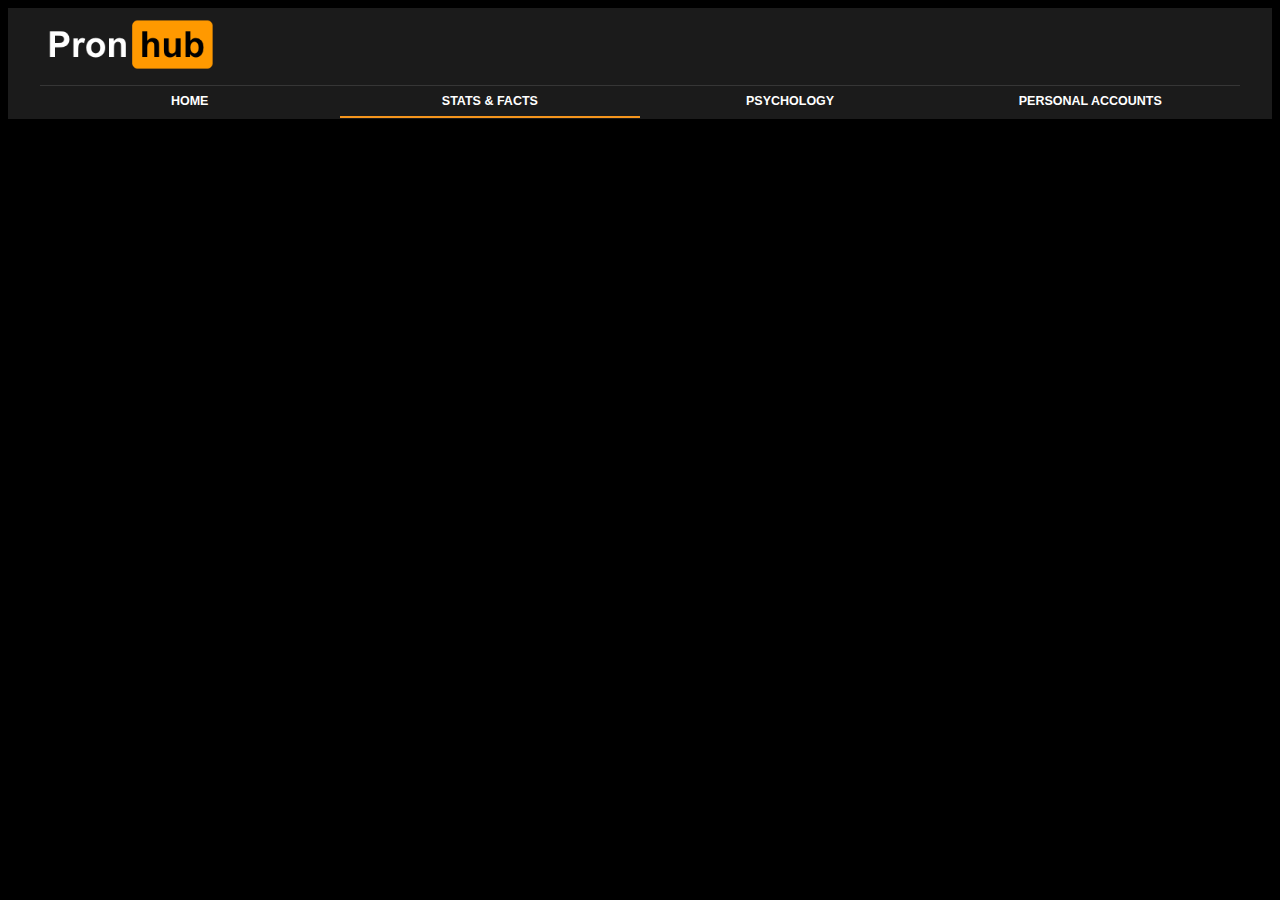
==== index2.html @ d46a3055 "Commit 2" ====
<!DOCTYPE html>
<html lang="en" dir="ltr">
<link rel="stylesheet" href="style.css">
  <head>
    <meta charset="utf-8">
    <title>Pronhub: Stats & Facts</title>
  </head>
  <body>
    <div id="navbar">
      <div class="logo">
        <a href="index.html"><img src="logo_Transparent.png"></a>
      </div>
      <div id="navnav" class="navnav">
          <a href="index.html">HOME</a>
          <a href="index2.html" class="active">STATS & FACTS</a>
          <a href="index3.html">PSYCHOLOGY</a>
          <a href="index4.html">PERSONAL ACCOUNTS</a>
      </div>
    </div>


  </body>
</html>
---- style.css ----
* {
  font-family: 'Helvetica';
  color: white;
}

body {
  background-color: black;
  color: white;
}

#navbar  {
  background-color: #1b1b1b;
  /* background-color: white; */
  display: flex;
  flex-direction: column;
  /* width: 100%; */
}

.logo img {
  width: 200px;
  margin-left: 20px;
}

.navnav {
  background-color: #1b1b1b;
  width: 95%;
  align-self: center;
  overflow: auto;
  text-align: center;
  font-size: 12.5px;
}

.main_content_title {
  margin: 40px 0 0 0;
}

.main_content_title h1 {
  font-size: 20px;
}

.ad img {
  width: 20vw;
}

.ad {
  float: right;
  margin-top: -20px;
  margin-bottom: -50px;
}

.ad p {
  margin-top: -40px;
  background-color: transparent;
  text-align: ;
}

.navnav a {
  font-weight: bold;
  text-decoration: none;
  float: left;
  width: 25%;
  display: block;
  padding: 8px 0 8px 0px;
  border-bottom: 3px solid transparent;
  border-top: 0.5px solid #363636;
}

.navnav a.active {
  border-bottom: 2px solid #f4951d;
}

.navnav a:hover {
  border-bottom: 2px solid #f4951d;
}

.main_content {
display: flex;
flex-direction: column;
}

.references {
  align-self: center;
  text-align: center;
}

.references p{
  line-height: 3px;
}


#grid {
  display: grid;
  grid-template-columns: repeat(5, 1fr);
  padding: 0 20px 20px 20px;
  margin-top: -3vh;
  grid-column-gap: 5vw;
  grid-row-gap: 3vh;
}

.griditem {
  display: flex;
  flex-direction: column;
  padding: 1vmin;
  border: 1px solid #363636;
  height: 100%;
}

.grid_item p {
  font-style: italic;
  font-size: 1.3rem;

}
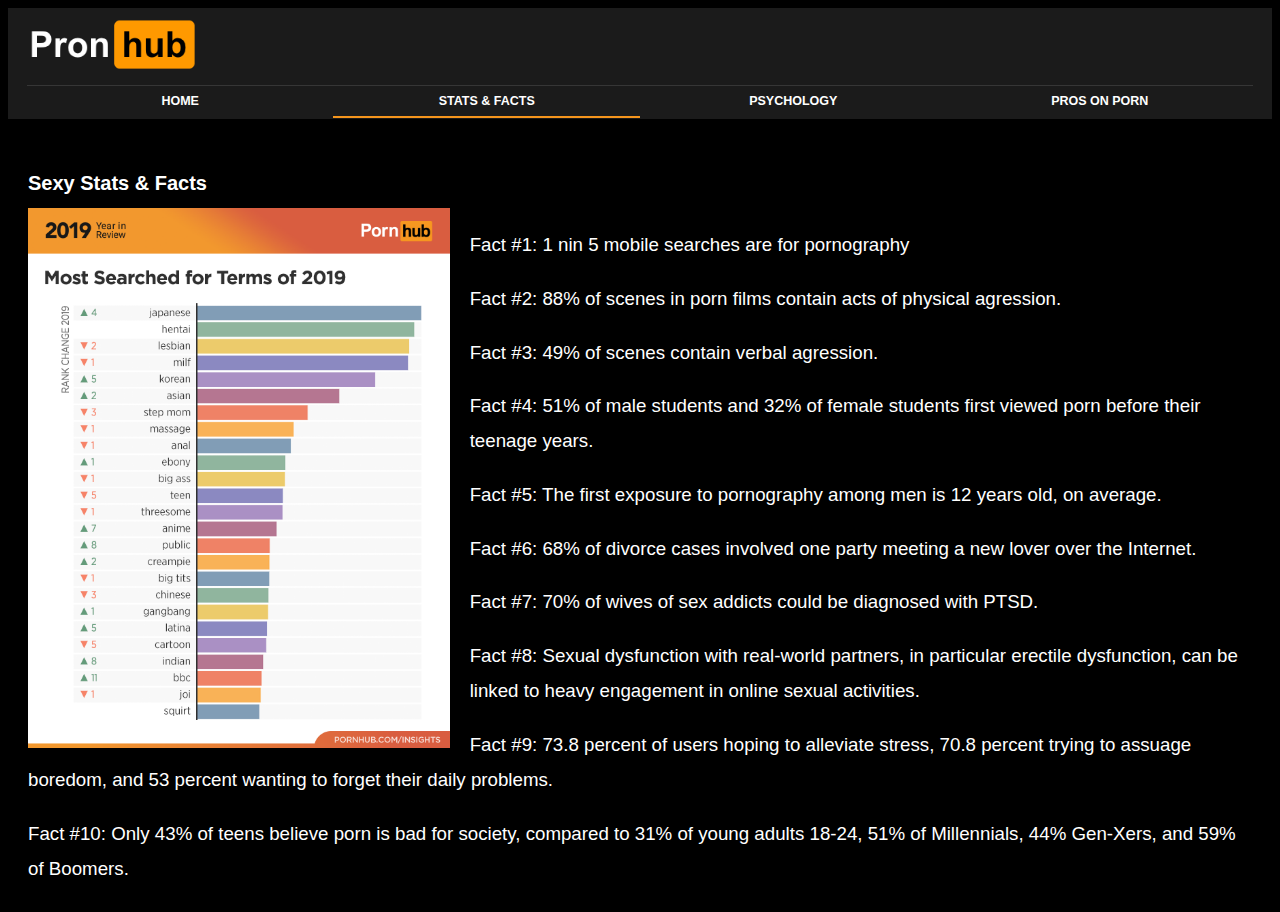
==== commit 295e88d4: "commit 3" ====
--- a/index2.html
+++ b/index2.html
@@ -14,10 +14,33 @@
           <a href="index.html">HOME</a>
           <a href="index2.html" class="active">STATS & FACTS</a>
           <a href="index3.html">PSYCHOLOGY</a>
-          <a href="index4.html">PERSONAL ACCOUNTS</a>
+          <a href="index4.html">PROS ON PORN</a>
+      </div>
+    </div>
+    <div class="main_content_2">
+      <div class="main_content_title">
+        <h1>Sexy Stats & Facts</h1>
+      </div>
+      <div class="stats">
+        <img src="2019_stats_terms.png" alt="">
+
+          <h3>Fact #1: 1 nin 5 mobile searches are for pornography </h3>
+          <h3>Fact #2: 88% of scenes in porn films contain acts of physical agression. </h3>
+          <h3>Fact #3: 49% of scenes contain verbal agression. </h3>
+
+
+          <h3>Fact #4: 51% of male students and 32% of female students first viewed porn before their teenage years.</h3>
+          <h3>Fact #5: The first exposure to pornography among men is 12 years old, on average.</h3>
+          <h3>Fact #6: 68% of divorce cases involved one party meeting a new lover over the Internet.</h3>
+          <h3>Fact #7: 70% of wives of sex addicts could be diagnosed with PTSD.</h3>
+          <h3>Fact #8: Sexual dysfunction with real-world partners, in particular erectile dysfunction, can be linked to heavy engagement in online sexual activities. </h3>
+
+          <h3>Fact #9: 73.8 percent of users hoping to alleviate stress, 70.8 percent trying to assuage boredom, and 53 percent wanting to forget their daily problems.</h3>
+
+          <h3>Fact #10: Only 43% of teens believe porn is bad for society, compared to 31% of young adults 18-24, 51% of Millennials, 44% Gen-Xers, and 59% of Boomers.</h3>
+
       </div>
     </div>
 
-
   </body>
 </html>
--- a/style.css
+++ b/style.css
@@ -18,12 +18,12 @@
 
 .logo img {
   width: 200px;
-  margin-left: 20px;
+  margin-left: 2px;
 }
 
 .navnav {
   background-color: #1b1b1b;
-  width: 95%;
+  width: 97%;
   align-self: center;
   overflow: auto;
   text-align: center;
@@ -31,7 +31,7 @@
 }
 
 .main_content_title {
-  margin: 40px 0 0 0;
+  margin: 40px 0 0 20px;
 }
 
 .main_content_title h1 {
@@ -49,7 +49,8 @@
 }
 
 .ad p {
-  margin-top: -40px;
+  margin-top: -30px;
+  margin-left: 50px;
   background-color: transparent;
   text-align: ;
 }
@@ -92,7 +93,7 @@
   display: grid;
   grid-template-columns: repeat(5, 1fr);
   padding: 0 20px 20px 20px;
-  margin-top: -3vh;
+  margin-top: -18.5vh;
   grid-column-gap: 5vw;
   grid-row-gap: 3vh;
 }
@@ -108,5 +109,27 @@
 .grid_item p {
   font-style: italic;
   font-size: 1.3rem;
+}
 
+.main_content_2 {
+  display: flex;
+  flex-direction: column;
 }
+
+.stats {
+  margin: 0 20px 0 20px;
+  align-items: center;
+  justify-content: center;
+  flex-direction: column;
+}
+
+.stats h3 {
+  font-weight: 400;
+  line-height: 35px;
+}
+
+.stats img{
+  float: left;
+  height: 60vh;
+  padding: 0px 20px 0 0;
+}
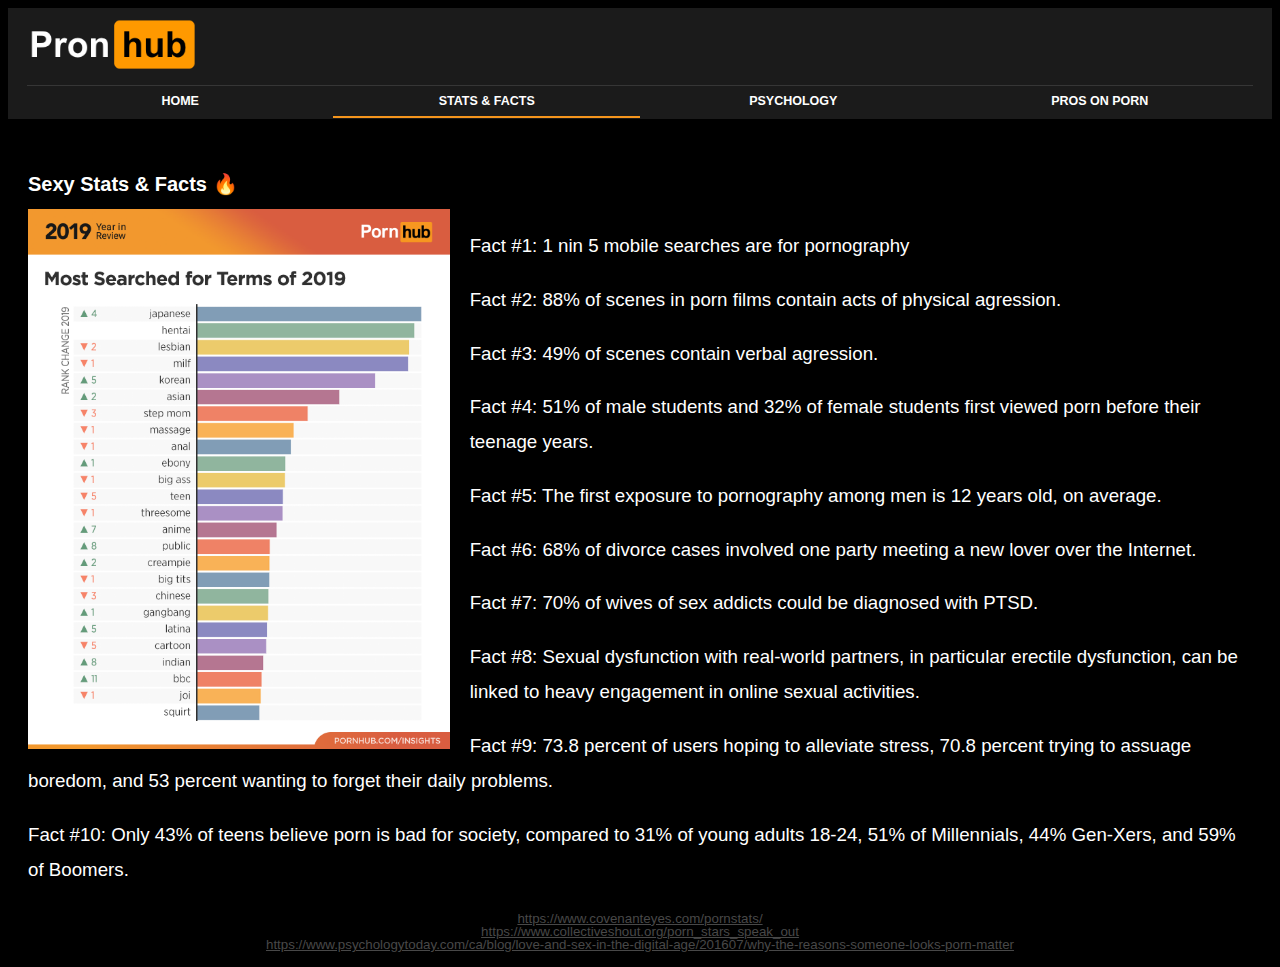
==== commit 2be0b0b0: "commit 5" ====
--- a/index2.html
+++ b/index2.html
@@ -19,7 +19,7 @@
     </div>
     <div class="main_content_2">
       <div class="main_content_title">
-        <h1>Sexy Stats & Facts</h1>
+        <h1>Sexy Stats & Facts 🔥</h1>
       </div>
       <div class="stats">
         <img src="2019_stats_terms.png" alt="">
@@ -40,6 +40,11 @@
           <h3>Fact #10: Only 43% of teens believe porn is bad for society, compared to 31% of young adults 18-24, 51% of Millennials, 44% Gen-Xers, and 59% of Boomers.</h3>
 
       </div>
+      <div class="references">
+        <p><a href="https://www.covenanteyes.com/pornstats/">https://www.covenanteyes.com/pornstats/</a></p>
+        <p><a href="https://www.collectiveshout.org/porn_stars_speak_out">https://www.collectiveshout.org/porn_stars_speak_out</a></p>
+        <p><a href="https://www.psychologytoday.com/ca/blog/love-and-sex-in-the-digital-age/201607/why-the-reasons-someone-looks-porn-matter">https://www.psychologytoday.com/ca/blog/love-and-sex-in-the-digital-age/201607/why-the-reasons-someone-looks-porn-matter</a></p>
+      </div>
     </div>
 
   </body>
--- a/style.css
+++ b/style.css
@@ -28,6 +28,21 @@
   overflow: auto;
   text-align: center;
   font-size: 12.5px;
+}
+
+.sub_title {
+  display: flex;
+  flex-direction: column;
+  padding: 50px 0 20px 0px;
+}
+
+.sub_title h4, .sub_title h2{
+  color: #878787;
+  font-weight: 300;
+  line-height: 0pt;
+  text-align: center;
+  padding: 0;
+  margin: 5px 0 19px 0;
 }
 
 .main_content_title {
@@ -66,7 +81,24 @@
   border-top: 0.5px solid #363636;
 }
 
-.navnav a.active {
+.community a {
+  font-weight: bold;
+  text-decoration: none;
+  float: left;
+  display: block;
+  padding: 8px 0 8px 0px;
+  border-bottom: 3px solid transparent;
+  border-top: 0.5px solid #363636;
+
+}
+
+.community {
+  background-color: #202020;
+  margin: 0 0 0 20px;
+  /* opacity: 10%; */
+}
+
+.navnav a.active , .community a.active{
   border-bottom: 2px solid #f4951d;
 }
 
@@ -84,8 +116,15 @@
   text-align: center;
 }
 
-.references p{
-  line-height: 3px;
+.references p {
+  line-height: 0px;
+  font-size: 10pt;
+
+}
+
+.references a {
+  color: 	#484848;
+
 }
 
 
@@ -98,6 +137,24 @@
   grid-row-gap: 3vh;
 }
 
+#content_pros_grid {
+  display: grid;
+  grid-template-columns: repeat(5, 1fr);
+  padding: 0 20px 20px 20px;
+  grid-column-gap: 1vw;
+  grid-row-gap: 1vh;
+  text-align: center;
+}
+
+.grid_item_4 img {
+  width: 18vw;
+}
+
+.grid_item_4 h3 {
+  color: #f4951d;
+  font-size: 85%;
+}
+
 .griditem {
   display: flex;
   flex-direction: column;
@@ -109,6 +166,36 @@
 .grid_item p {
   font-style: italic;
   font-size: 1.3rem;
+}
+
+.psych {
+  display: flex;
+}
+
+#grid-3 {
+  display: grid;
+  grid-template-columns: repeat(1, 1fr);
+  grid-row-gap: 1.5vh;
+}
+
+.grid_item-3 {
+  background-color: #202020;
+  padding: 10px 10px 10px 10px;
+  margin: 5px 20px 5px 20px;
+}
+
+.grid_item-3 img {
+  width: 40px;
+}
+
+.grid_item-3 h3{
+  color: #f4951d;
+  margin-left: 50px;
+  margin-top: -30px;
+}
+
+.grid_item-3 p {
+  color: #b8b8b8;
 }
 
 .main_content_2 {
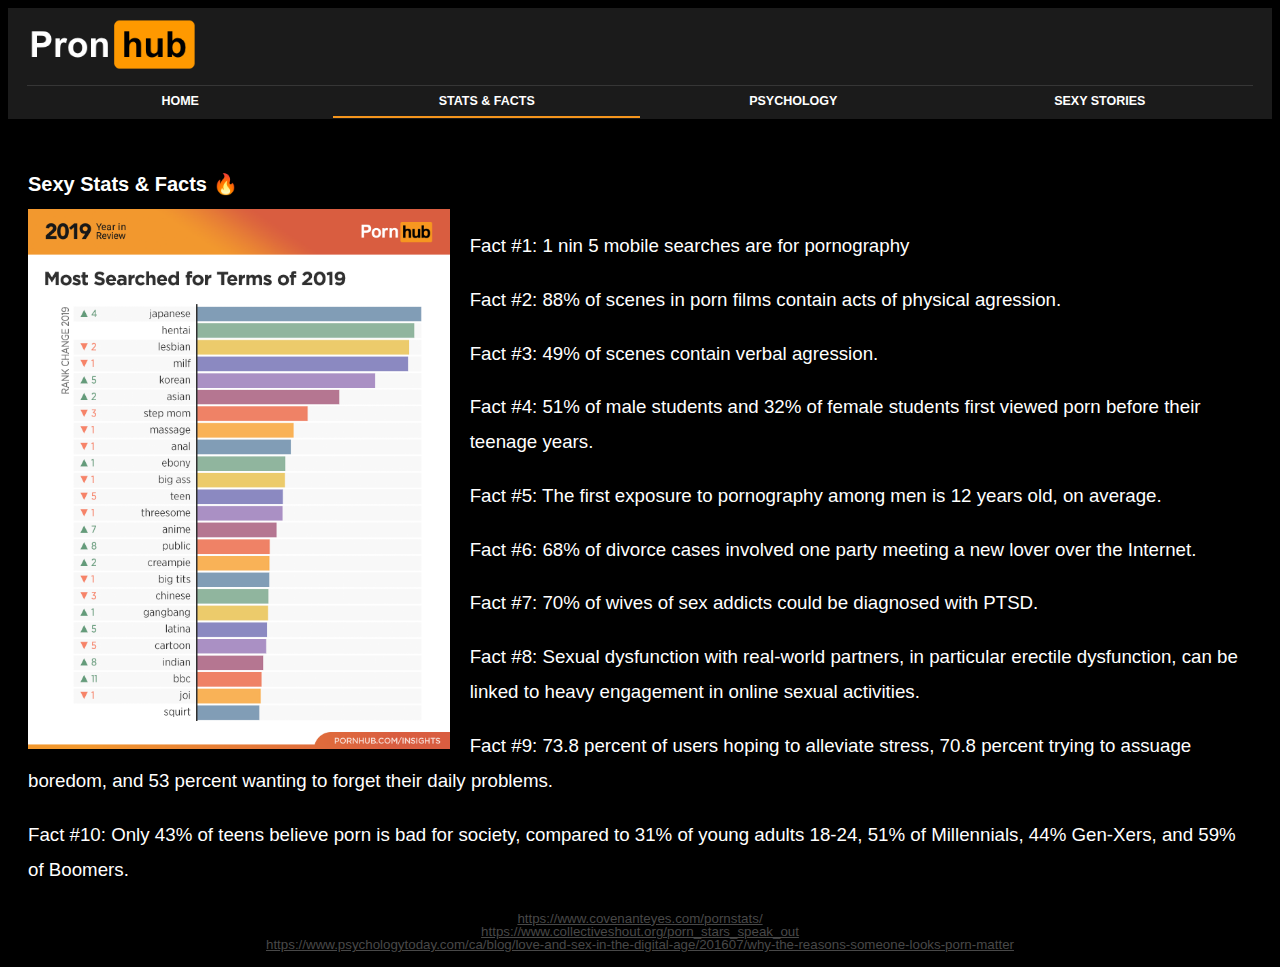
==== commit 345ef220: "commit 6" ====
--- a/index2.html
+++ b/index2.html
@@ -14,7 +14,7 @@
           <a href="index.html">HOME</a>
           <a href="index2.html" class="active">STATS & FACTS</a>
           <a href="index3.html">PSYCHOLOGY</a>
-          <a href="index4.html">PROS ON PORN</a>
+          <a href="index5.html">SEXY STORIES</a>
       </div>
     </div>
     <div class="main_content_2">
--- a/style.css
+++ b/style.css
@@ -34,6 +34,22 @@
   display: flex;
   flex-direction: column;
   padding: 50px 0 20px 0px;
+}
+
+.sub_title button{
+  width: 100px;
+  height: 30px;
+  align-self: center;
+  background-color: #f4951d;
+  padding: 4px 4px 4px 4px;
+  font-size: 12pt;
+  font-weight: bold;
+  text-decoration: none;
+  border: 0 solid transparent;
+}
+
+.sub_title a {
+  text-decoration: none;
 }
 
 .sub_title h4, .sub_title h2{
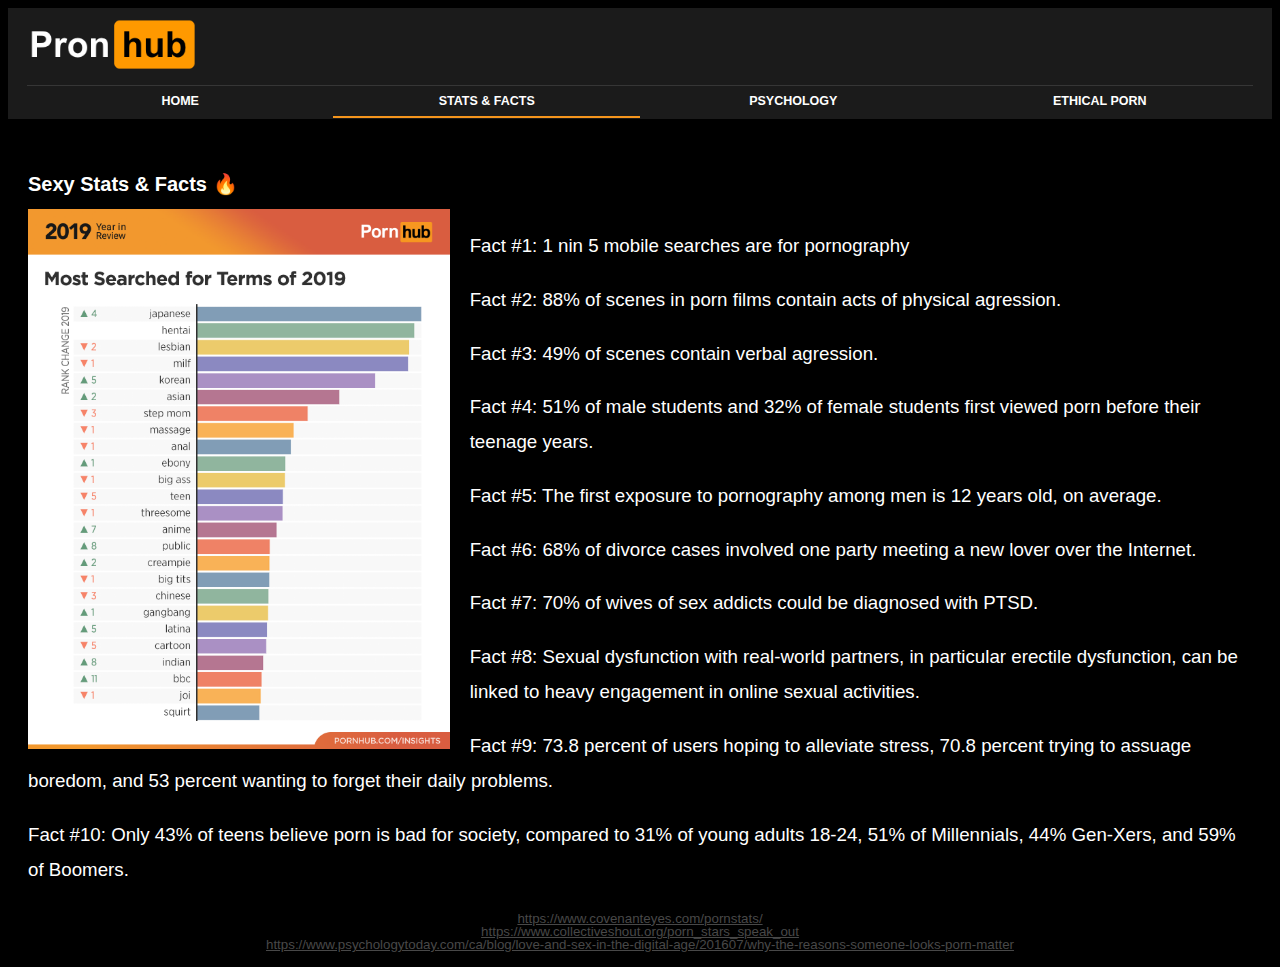
==== commit d892c110: "Commit 7" ====
--- a/index2.html
+++ b/index2.html
@@ -14,7 +14,7 @@
           <a href="index.html">HOME</a>
           <a href="index2.html" class="active">STATS & FACTS</a>
           <a href="index3.html">PSYCHOLOGY</a>
-          <a href="index5.html">SEXY STORIES</a>
+          <a href="index6.html">ETHICAL PORN</a>
       </div>
     </div>
     <div class="main_content_2">
--- a/style.css
+++ b/style.css
@@ -42,6 +42,7 @@
   align-self: center;
   background-color: #f4951d;
   padding: 4px 4px 4px 4px;
+  margin-bottom: 19px;
   font-size: 12pt;
   font-weight: bold;
   text-decoration: none;
@@ -102,7 +103,7 @@
   text-decoration: none;
   float: left;
   display: block;
-  padding: 8px 0 8px 0px;
+  padding: 8px 15px 8px 15px;
   border-bottom: 3px solid transparent;
   border-top: 0.5px solid #363636;
 
@@ -118,7 +119,7 @@
   border-bottom: 2px solid #f4951d;
 }
 
-.navnav a:hover {
+.navnav a:hover , .community a:hover {
   border-bottom: 2px solid #f4951d;
 }
 
@@ -162,11 +163,11 @@
   text-align: center;
 }
 
-.grid_item_4 img {
+.grid_item_5 img {
   width: 18vw;
 }
 
-.grid_item_4 h3 {
+.grid_item_5 h3 {
   color: #f4951d;
   font-size: 85%;
 }
@@ -186,31 +187,55 @@
 
 .psych {
   display: flex;
-}
-
-#grid-3 {
+  padding-top: 10px;
+}
+
+#grid-3 , #grid-4{
   display: grid;
   grid-template-columns: repeat(1, 1fr);
   grid-row-gap: 1.5vh;
 }
 
-.grid_item-3 {
+#grid-6 {
+  display: grid;
+  grid-template-columns: repeat(2, 1fr);
+  grid-row-gap: 1.5vh;
+  grid-column-gap: .5vw;
+  /* padding: 0 20px 0 20px; */
+}
+
+.grid_item-6 h3 {
+  color: #f4951d;
+}
+
+.article {
+  font-style: italic;
+  margin: 0 10px 0 10px;
+}
+
+ .grid_item-6{
+   background-color: #202020;
+   padding: 10px;
+   margin: 10px 20px 10px 20px;
+ }
+
+.grid_item-3 , .grid_item-4 {
   background-color: #202020;
   padding: 10px 10px 10px 10px;
   margin: 5px 20px 5px 20px;
 }
 
-.grid_item-3 img {
+.grid_item-3 img, .grid_item-4 img {
   width: 40px;
 }
 
-.grid_item-3 h3{
+.grid_item-3 h3, .grid_item-4 h3{
   color: #f4951d;
   margin-left: 50px;
   margin-top: -30px;
 }
 
-.grid_item-3 p {
+.grid_item-3 p , .grid_item-4 p{
   color: #b8b8b8;
 }
 
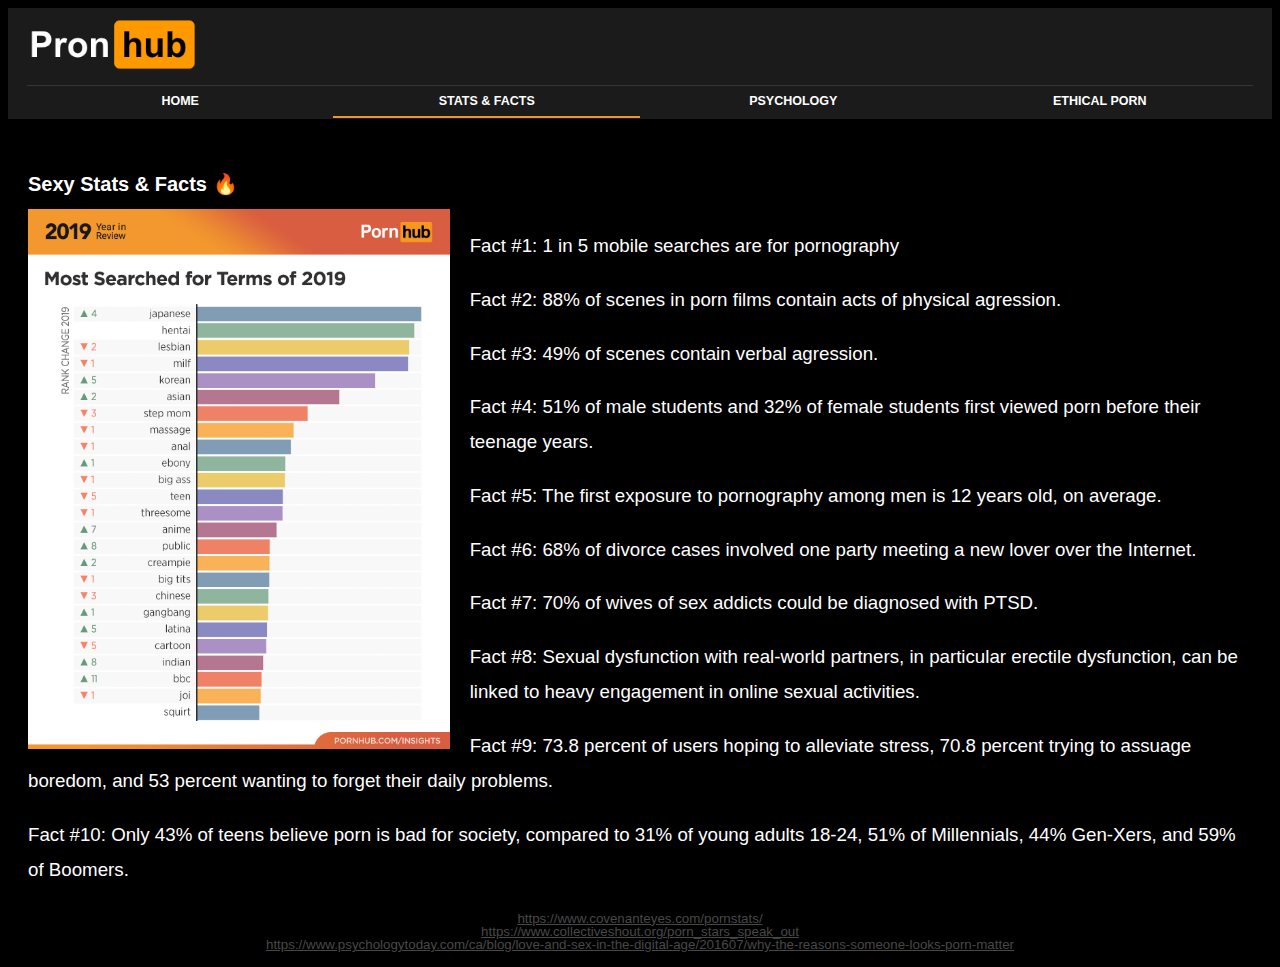
==== commit 0cc1e0d9: "Commit 9" ====
--- a/index2.html
+++ b/index2.html
@@ -24,7 +24,7 @@
       <div class="stats">
         <img src="2019_stats_terms.png" alt="">
 
-          <h3>Fact #1: 1 nin 5 mobile searches are for pornography </h3>
+          <h3>Fact #1: 1 in 5 mobile searches are for pornography </h3>
           <h3>Fact #2: 88% of scenes in porn films contain acts of physical agression. </h3>
           <h3>Fact #3: 49% of scenes contain verbal agression. </h3>
 
--- a/style.css
+++ b/style.css
@@ -47,6 +47,7 @@
   font-weight: bold;
   text-decoration: none;
   border: 0 solid transparent;
+  border-radius: 2pt;
 }
 
 .sub_title a {
